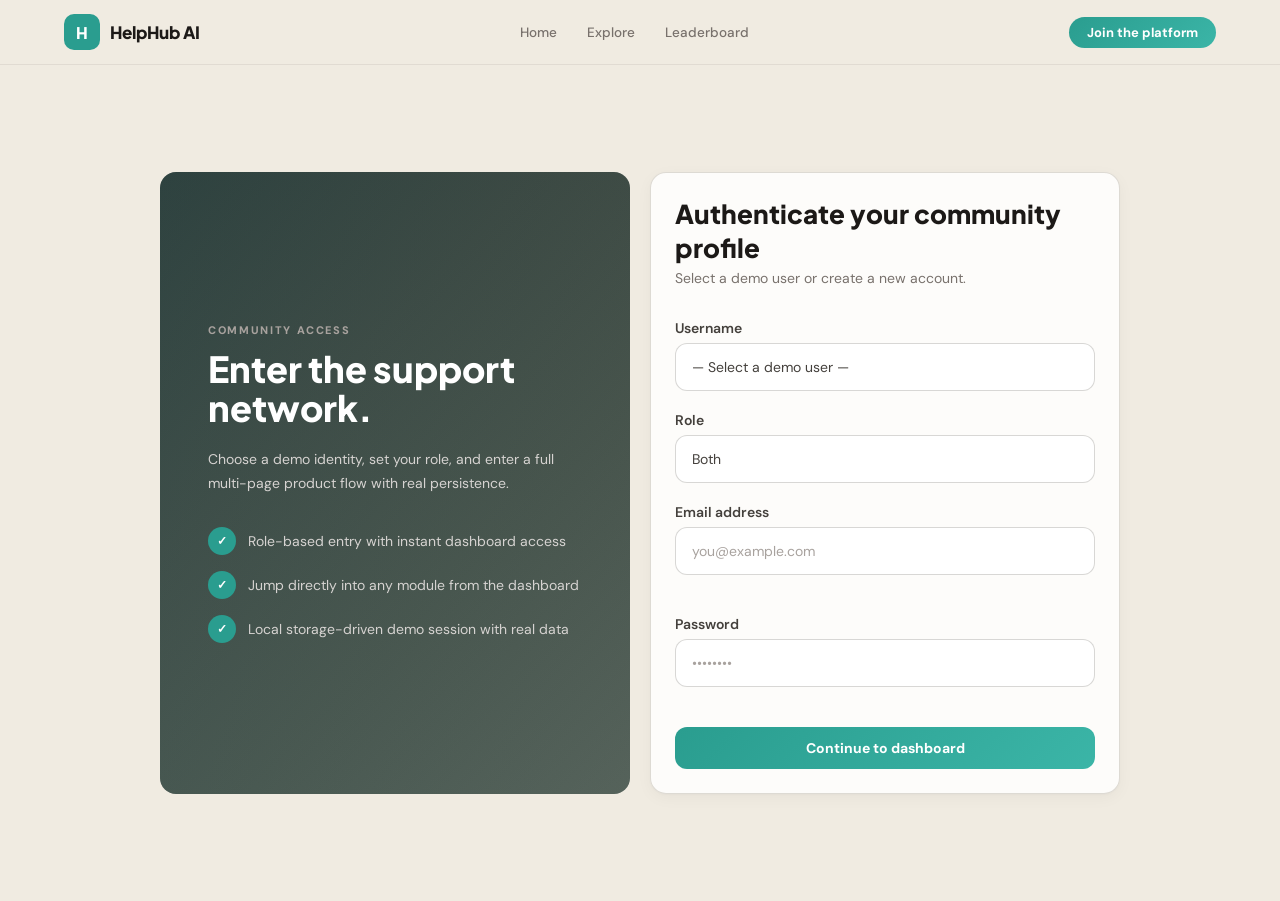
==== login.html @ b92d5d8f "complete" ====
<!DOCTYPE html>
<html lang="en">
<head>
<meta charset="UTF-8"/><meta name="viewport" content="width=device-width,initial-scale=1.0"/>
<title>HelpHub AI — Login</title>
<link rel="preconnect" href="https://fonts.googleapis.com"/>
<link href="https://fonts.googleapis.com/css2?family=Plus+Jakarta+Sans:wght@400;500;600;700;800;900&family=DM+Sans:wght@400;500;600;700&display=swap" rel="stylesheet"/>
<link rel="stylesheet" href="style.css"/>
</head>
<body>
<div id="toast" class="toast"></div>

<header id="navbar">
  <div class="container nav-inner">
    <a class="nav-logo" href="index.html"><div class="logo-icon">H</div><span class="logo-text">HelpHub AI</span></a>
    <nav class="nav-links" id="navLinks"></nav>
    <div class="nav-actions" id="navActions"></div>
  </div>
</header>

<div class="login-wrap container">
  <div class="grid-2" style="max-width:960px;margin:0 auto;width:100%;">
    <div class="hero-grad">
      <div class="hero-content" style="display:flex;flex-direction:column;justify-content:center;height:100%;">
        <p class="label" style="color:#a8a29e;margin-bottom:12px;">COMMUNITY ACCESS</p>
        <h1 style="font-size:clamp(24px,4vw,36px);font-weight:900;color:#fff;line-height:1.1;margin-bottom:1.25rem;">Enter the support network.</h1>
        <p style="font-size:14px;color:#d6d3d1;line-height:1.7;margin-bottom:2rem;">Choose a demo identity, set your role, and enter a full multi-page product flow with real persistence.</p>
        <div style="display:flex;flex-direction:column;gap:1rem;">
          <div style="display:flex;align-items:center;gap:12px;">
            <div style="width:28px;height:28px;border-radius:99px;background:var(--teal-600);display:flex;align-items:center;justify-content:center;color:#fff;font-weight:800;font-size:12px;flex-shrink:0;">✓</div>
            <span style="font-size:14px;color:#d6d3d1;">Role-based entry with instant dashboard access</span>
          </div>
          <div style="display:flex;align-items:center;gap:12px;">
            <div style="width:28px;height:28px;border-radius:99px;background:var(--teal-600);display:flex;align-items:center;justify-content:center;color:#fff;font-weight:800;font-size:12px;flex-shrink:0;">✓</div>
            <span style="font-size:14px;color:#d6d3d1;">Jump directly into any module from the dashboard</span>
          </div>
          <div style="display:flex;align-items:center;gap:12px;">
            <div style="width:28px;height:28px;border-radius:99px;background:var(--teal-600);display:flex;align-items:center;justify-content:center;color:#fff;font-weight:800;font-size:12px;flex-shrink:0;">✓</div>
            <span style="font-size:14px;color:#d6d3d1;">Local storage-driven demo session with real data</span>
          </div>
        </div>
      </div>
    </div>
    <div class="glass p-6">
      <h2 style="font-size:26px;font-weight:800;margin-bottom:.25rem;line-height:1.3;">Authenticate your community profile</h2>
      <p style="font-size:14px;color:var(--text-500);margin-bottom:2rem;">Select a demo user or create a new account.</p>
      <div class="space-5">
        <div>
          <label class="field-label">Username</label>
          <select class="field" id="loginUser" onchange="onDemoUserChange()">
            <option value="">— Select a demo user —</option>
            <option value="u1">Ayesha Khan</option>
            <option value="u2">Hassan Ali</option>
            <option value="u3">Sara Noor</option>
            <option value="new">+ Create new account</option>
          </select>
        </div>
        <div>
          <label class="field-label">Role</label>
          <select class="field" id="loginRole"><option value="both">Both</option><option value="need-help">Need Help</option><option value="can-help">Can Help</option></select>
        </div>
        <div>
          <label class="field-label">Email address</label>
          <input type="email" class="field" id="loginEmail" placeholder="you@example.com"/>
          <p class="field-error" id="loginEmailError"></p>
        </div>
        <div>
          <label class="field-label">Password</label>
          <input type="password" class="field" id="loginPassword" placeholder="••••••••"/>
          <p class="field-error" id="loginPassError"></p>
        </div>
        <div id="signupExtraFields" style="display:none;" class="space-5">
          <div>
            <label class="field-label">Full Name</label>
            <input type="text" class="field" id="signupName" placeholder="Muhammad Ali"/>
            <p class="field-error" id="signupNameError"></p>
          </div>
          <div>
            <label class="field-label">Create Password</label>
            <input type="password" class="field" id="signupPassword" placeholder="Min 8 chars, Upper, Lower, Number"/>
            <p class="field-error" id="signupPassError"></p>
          </div>
          <div>
            <label class="field-label">Confirm Password</label>
            <input type="password" class="field" id="signupConfirmPassword" placeholder="Re-enter your password"/>
            <p class="field-error" id="signupConfirmError"></p>
          </div>
        </div>
        <button class="btn-primary w-full" id="loginBtn" onclick="handleLogin()">Continue to dashboard</button>
      </div>
    </div>
  </div>
</div>

<script src="app.js"></script>
<script>
currentPageName='login';
// Agar pehle se logged in hai toh dashboard par bhej do
if(isLoggedIn&&currentUserId){window.location.href='dashboard.html'}
renderNavbar('login');
</script>
</body>
</html>
---- style.css ----
*,
*::before,
*::after {
    box-sizing: border-box;
    margin: 0;
    padding: 0
}

:root {
    --bg: #f0ebe1;
    --card-bg: rgba(255, 255, 255, 0.82);
    --card-border: rgba(200, 195, 185, 0.6);
    --text-900: #1c1917;
    --text-700: #44403c;
    --text-500: #78716c;
    --text-400: #a8a29e;
    --teal-600: #2a9d8f;
    --teal-500: #3bb5a7;
    --teal-700: #1f7a6e;
    --teal-50: #f0fdfa;
    --hero-start: #1a2e2e;
    --hero-end: #4a5a55;
    --radius: 1rem;
    --shadow-card: 0 1px 3px rgba(0, 0, 0, 0.03), 0 4px 16px rgba(0, 0, 0, 0.04);
    --shadow-hover: 0 4px 12px rgba(0, 0, 0, 0.06), 0 8px 32px rgba(0, 0, 0, 0.07);
}

html {
    scroll-behavior: smooth
}

body {
    font-family: 'DM Sans', sans-serif;
    background: var(--bg);
    color: var(--text-900);
    min-height: 100vh;
    -webkit-font-smoothing: antialiased
}

h1,
h2,
h3,
h4,
h5 {
    font-family: 'Plus Jakarta Sans', sans-serif
}

::-webkit-scrollbar {
    width: 5px
}

::-webkit-scrollbar-track {
    background: transparent
}

::-webkit-scrollbar-thumb {
    background: #d4c9b8;
    border-radius: 20px
}

.container {
    max-width: 1200px;
    margin: 0 auto;
    padding: 0 1.5rem
}

.page-wrap {
    padding: 2rem 0 4rem
}

.space-y>*+* {
    margin-top: 2rem
}

.space-3>*+* {
    margin-top: 12px
}

.space-4>*+* {
    margin-top: 16px
}

.space-5>*+* {
    margin-top: 20px
}

/* NAVBAR */
#navbar {
    position: sticky;
    top: 0;
    z-index: 50;
    background: rgba(240, 235, 225, 0.92);
    backdrop-filter: blur(12px);
    border-bottom: 1px solid rgba(200, 195, 185, 0.4)
}

.nav-inner {
    display: flex;
    align-items: center;
    justify-content: space-between;
    height: 64px;
    gap: 1rem
}

.nav-logo {
    display: flex;
    align-items: center;
    gap: .6rem;
    text-decoration: none;
    flex-shrink: 0;
    cursor: pointer
}

.logo-icon {
    width: 36px;
    height: 36px;
    border-radius: 10px;
    background: var(--teal-600);
    color: #fff;
    display: flex;
    align-items: center;
    justify-content: center;
    font-family: 'Plus Jakarta Sans', sans-serif;
    font-weight: 800;
    font-size: 16px
}

.logo-text {
    font-family: 'Plus Jakarta Sans', sans-serif;
    font-weight: 800;
    font-size: 17px;
    color: var(--text-900)
}

.nav-links {
    display: flex;
    align-items: center;
    gap: 2px;
    flex-wrap: wrap
}

.nav-link {
    padding: 6px 14px;
    border-radius: 99px;
    font-size: 13.5px;
    font-weight: 500;
    cursor: pointer;
    border: none;
    background: transparent;
    color: var(--text-500);
    transition: all .2s;
    font-family: 'DM Sans', sans-serif;
    text-decoration: none
}

.nav-link:hover {
    color: #2A9D8F;
    background-color: #DBE2D8
}

.nav-link.active {
    color: #2A9D8F;
    background-color: #DBE2D8
}

.nav-actions {
    display: flex;
    align-items: center;
    gap: .6rem;
    flex-shrink: 0
}

.btn-outline {
    padding: 7px 16px;
    border-radius: 99px;
    font-size: 13px;
    font-weight: 600;
    cursor: pointer;
    border: 1.5px solid rgba(100, 95, 90, 0.35);
    background: transparent;
    color: var(--text-700);
    transition: all .2s;
    font-family: 'DM Sans', sans-serif
}

.btn-outline:hover {
    background: rgba(255, 255, 255, 0.5)
}

.btn-primary-sm {
    padding: 7px 18px;
    border-radius: 99px;
    font-size: 13px;
    font-weight: 700;
    cursor: pointer;
    border: none;
    color: #fff;
    background: linear-gradient(135deg, var(--teal-600), var(--teal-500));
    transition: all .2s;
    font-family: 'DM Sans', sans-serif;
    text-decoration: none
}

.btn-primary-sm:hover {
    opacity: .88;
    transform: translateY(-1px)
}

/* HERO GRADIENT */
.hero-grad {
    background: linear-gradient(135deg, var(--hero-start) 0%, #2d3d3a 35%, #3a4a45 65%, var(--hero-end) 100%);
    border-radius: var(--radius);
    position: relative;
    overflow: hidden
}

.hero-grad::after {
    content: '';
    position: absolute;
    inset: 0;
    border-radius: var(--radius);
    background: linear-gradient(to right, rgba(180, 200, 180, 0.13) 0%, rgba(220, 200, 160, 0.08) 100%);
    pointer-events: none
}

.hero-content {
    position: relative;
    z-index: 1;
    padding: 2.5rem 2rem
}

@media(min-width:768px) {
    .hero-content {
        padding: 3.5rem 3rem
    }
}

/* GLASS CARDS */
.glass {
    background: var(--card-bg);
    backdrop-filter: blur(6px);
    border: 1px solid var(--card-border);
    border-radius: var(--radius);
    box-shadow: var(--shadow-card)
}

.glass-hover {
    background: var(--card-bg);
    backdrop-filter: blur(6px);
    border: 1px solid var(--card-border);
    border-radius: var(--radius);
    box-shadow: var(--shadow-card);
    transition: all .3s ease;
    cursor: pointer
}

.glass-hover:hover {
    box-shadow: var(--shadow-hover);
    transform: translateY(-2px);
    border-color: rgba(170, 165, 155, 0.7)
}

/* LABELS */
.label {
    font-size: 11px;
    font-weight: 800;
    letter-spacing: .15em;
    text-transform: uppercase;
    color: var(--teal-700)
}

.label-light {
    color: rgba(200, 230, 225, 0.8)
}

/* BUTTONS */
.btn-primary {
    padding: 12px 24px;
    border-radius: 12px;
    font-size: 14px;
    font-weight: 700;
    cursor: pointer;
    border: none;
    color: #fff;
    background: linear-gradient(135deg, var(--teal-600), var(--teal-500));
    transition: all .2s;
    font-family: 'DM Sans', sans-serif;
    display: inline-block;
    text-align: center
}

.btn-primary:hover {
    opacity: .9;
    transform: translateY(-1px)
}

.btn-primary:disabled {
    opacity: .4;
    cursor: not-allowed;
    transform: none
}

.btn-secondary {
    padding: 11px 22px;
    border-radius: 12px;
    font-size: 14px;
    font-weight: 600;
    cursor: pointer;
    border: 1.5px solid rgba(100, 95, 90, 0.3);
    background: transparent;
    color: var(--text-700);
    transition: all .2s;
    font-family: 'DM Sans', sans-serif
}

.btn-secondary:hover {
    background: rgba(255, 255, 255, 0.5)
}

/* GRIDS */
.grid-2 {
    display: grid;
    grid-template-columns: repeat(2, 1fr);
    gap: 1.25rem
}

.grid-3 {
    display: grid;
    grid-template-columns: repeat(3, 1fr);
    gap: 1.25rem
}

.grid-4 {
    display: grid;
    grid-template-columns: repeat(4, 1fr);
    gap: 1.25rem
}

@media(max-width:900px) {

    .grid-3,
    .grid-4 {
        grid-template-columns: repeat(2, 1fr)
    }
}

@media(max-width:640px) {

    .grid-2,
    .grid-3,
    .grid-4 {
        grid-template-columns: 1fr
    }
}

/* BADGES */
.badge {
    display: inline-flex;
    align-items: center;
    padding: 2px 10px;
    border-radius: 99px;
    font-size: 11px;
    font-weight: 700
}

.badge-teal {
    background: var(--teal-50);
    color: var(--teal-700)
}

.badge-amber {
    background: #fffbeb;
    color: #92400e
}

.badge-red {
    background: #fef2f2;
    color: #991b1b
}

.badge-blue {
    background: #eff6ff;
    color: #1d4ed8
}

.badge-violet {
    background: #f5f3ff;
    color: #5b21b6
}

.badge-green {
    background: #f0fdf4;
    color: #166534
}

.badge-stone {
    background: #f5f5f4;
    color: #44403c
}

.badge-slate {
    background: #f1f5f9;
    color: #334155
}

.tag {
    display: inline-flex;
    align-items: center;
    padding: 2px 10px;
    border-radius: 99px;
    font-size: 12px;
    font-weight: 500;
    border: 1.5px solid rgba(100, 95, 90, 0.25);
    color: var(--text-700)
}

/* FORM FIELDS */
.field {
    width: 100%;
    height: 48px;
    padding: 0 1rem;
    border-radius: 12px;
    background: #fff;
    border: 1.5px solid rgba(100, 95, 90, 0.25);
    font-size: 14px;
    font-family: 'DM Sans', sans-serif;
    color: var(--text-700);
    outline: none;
    transition: border-color .2s, box-shadow .2s;
    appearance: none
}

.field:focus {
    border-color: var(--teal-500);
    box-shadow: 0 0 0 3px rgba(59, 181, 167, 0.12)
}

.field::placeholder {
    color: var(--text-400)
}

textarea.field {
    height: auto;
    padding: 12px 1rem;
    resize: vertical;
    line-height: 1.6
}

label.field-label {
    display: block;
    font-size: 14px;
    font-weight: 600;
    color: var(--text-700);
    margin-bottom: 6px
}

.field-error {
    color: #991b1b;
    font-size: 12px;
    margin-top: 4px;
    min-height: 16px;
    font-weight: 600
}

/* STATS */
.stat-num {
    font-family: 'Plus Jakarta Sans', sans-serif;
    font-size: 32px;
    font-weight: 800;
    color: var(--text-900);
    line-height: 1
}

/* TRUST BAR */
.trust-bar-wrap {
    width: 100%;
    height: 8px;
    background: #e7e5e4;
    border-radius: 99px;
    overflow: hidden
}

.trust-bar-fill {
    height: 100%;
    border-radius: 99px;
    background: linear-gradient(90deg, #d97706, var(--teal-600));
    transition: width .8s ease
}

/* AVATARS */
.avatar {
    width: 40px;
    height: 40px;
    border-radius: 99px;
    display: flex;
    align-items: center;
    justify-content: center;
    font-weight: 800;
    font-size: 14px;
    color: #fff;
    flex-shrink: 0
}

.av-teal {
    background: var(--teal-600)
}

.av-orange {
    background: #f97316
}

.av-pink {
    background: #ec4899
}

.av-blue {
    background: #3b82f6
}

.av-violet {
    background: #8b5cf6
}

/* MESSAGES */
.msg-card {
    padding: 1rem 1.25rem;
    border-radius: 12px;
    background: #f9f8f6;
    border: 1px solid #e7e5e4
}

.msg-header {
    display: flex;
    align-items: center;
    justify-content: space-between;
    margin-bottom: 8px
}

.msg-name {
    font-size: 14px;
    font-weight: 700;
    color: var(--text-700)
}

.msg-time {
    padding: 2px 10px;
    border-radius: 99px;
    background: var(--teal-50);
    color: var(--teal-700);
    font-size: 12px;
    font-weight: 600
}

.msg-text {
    font-size: 14px;
    color: var(--text-500);
    line-height: 1.6
}

/* NOTIFICATIONS */
.notif-row {
    display: flex;
    align-items: center;
    justify-content: space-between;
    padding: 1.1rem .5rem;
    border-bottom: 1px solid #f0ebe5;
    cursor: pointer;
    border-radius: 8px;
    transition: background .15s
}

.notif-row:hover {
    background: #f9f8f6
}

.notif-title-read {
    font-size: 14px;
    color: var(--text-500)
}

.notif-title-unread {
    font-size: 14px;
    font-weight: 700;
    color: var(--text-900)
}

.notif-meta {
    font-size: 12px;
    color: var(--text-400);
    margin-top: 3px
}

.notif-badge-read {
    padding: 2px 12px;
    border-radius: 99px;
    background: #f5f5f4;
    color: var(--text-500);
    font-size: 12px;
    font-weight: 600
}

.notif-badge-unread {
    padding: 2px 12px;
    border-radius: 99px;
    background: var(--text-900);
    color: #fff;
    font-size: 12px;
    font-weight: 600
}

/* QUICK ACTION ROWS */
.qa-row {
    display: flex;
    align-items: center;
    justify-content: space-between;
    padding: 1rem 1.25rem;
    border-radius: 12px;
    border: 1.5px solid rgba(100, 95, 90, 0.18);
    cursor: pointer;
    transition: all .2s;
    text-decoration: none
}

.qa-row:hover {
    background: #f9f8f6;
    border-color: rgba(100, 95, 90, 0.3)
}

.qa-title {
    font-size: 14px;
    font-weight: 700;
    color: var(--text-700)
}

.qa-row:hover .qa-title {
    color: var(--teal-700)
}

.qa-sub {
    font-size: 13px;
    color: var(--text-400);
    margin-top: 2px
}

.qa-arrow {
    font-size: 18px;
    color: var(--text-400);
    transition: color .2s
}

.qa-row:hover .qa-arrow {
    color: var(--teal-600)
}

/* FEED CARDS */
.feed-card {
    padding: 1.5rem
}

.feed-card h3 {
    font-size: 16px;
    font-weight: 800;
    color: var(--text-900);
    margin: .75rem 0 .5rem;
    line-height: 1.4
}

.feed-desc {
    font-size: 14px;
    color: var(--text-500);
    line-height: 1.6;
    display: -webkit-box;
    -webkit-line-clamp: 2;
    -webkit-box-orient: vertical;
    overflow: hidden
}

.feed-tags {
    display: flex;
    flex-wrap: wrap;
    gap: .4rem;
    margin-top: .75rem
}

.feed-footer {
    display: flex;
    align-items: center;
    justify-content: space-between;
    margin-top: 1rem;
    padding-top: .75rem;
    border-top: 1px solid #e7e5e4
}

.feed-author {
    font-size: 14px;
    font-weight: 600;
    color: var(--text-700)
}

.feed-meta {
    font-size: 12px;
    color: var(--text-400);
    margin-top: 2px
}

/* SKILLS */
.skill-pill {
    padding: 4px 14px;
    border-radius: 99px;
    background: var(--teal-50);
    border: 1.5px solid #99f6e4;
    color: var(--teal-700);
    font-size: 12px;
    font-weight: 700
}

/* AI ROW */
.ai-row {
    padding: 1.25rem;
    border-radius: 12px;
    background: #f9f8f6;
    border: 1px solid #e7e5e4
}

.ai-row h4 {
    font-size: 15px;
    font-weight: 800;
    color: var(--text-900);
    margin-bottom: .4rem
}

.ai-row p {
    font-size: 14px;
    color: var(--text-500);
    line-height: 1.6;
    margin-bottom: .75rem
}

/* HERO STATS */
.hero-stat-grid {
    display: grid;
    grid-template-columns: repeat(3, 1fr);
    gap: 1.5rem;
    padding-top: 1.5rem;
    border-top: 1px solid rgba(255, 255, 255, 0.1);
    margin-top: 1.5rem
}

.hero-stat-label {
    font-size: 11px;
    font-weight: 800;
    letter-spacing: .15em;
    text-transform: uppercase;
    color: #a8a29e;
    margin-bottom: 6px
}

.hero-stat-num {
    font-family: 'Plus Jakarta Sans', sans-serif;
    font-size: 28px;
    font-weight: 800;
    color: #fff;
    line-height: 1
}

/* LOGIN */
.login-wrap {
    min-height: calc(100vh - 64px);
    display: flex;
    align-items: center;
    justify-content: center;
    padding: 2rem 1.5rem
}

/* EXPLORE LAYOUT */
.explore-layout {
    display: grid;
    grid-template-columns: 300px 1fr;
    gap: 2rem;
    align-items: start
}

@media(max-width:900px) {
    .explore-layout {
        grid-template-columns: 1fr
    }
}

.filter-sticky {
    position: sticky;
    top: 88px
}

/* CREATE LAYOUT */
.create-layout {
    display: grid;
    grid-template-columns: 1fr 360px;
    gap: 1.5rem;
    align-items: start
}

@media(max-width:900px) {
    .create-layout {
        grid-template-columns: 1fr
    }
}

.ai-sticky {
    position: sticky;
    top: 88px
}

/* INSIGHTS */
.insight-teal {
    background: rgba(240, 253, 250, 0.7);
    border: 1px solid #99f6e4
}

.insight-amber {
    background: rgba(255, 251, 235, 0.7);
    border: 1px solid #fcd34d
}

.insight-blue {
    background: rgba(239, 246, 255, 0.7);
    border: 1px solid #bfdbfe
}

/* RANK ROWS */
.rank-row {
    display: flex;
    align-items: center;
    gap: 1rem;
    padding: 1rem 1.25rem;
    border-radius: 12px;
    background: #f9f8f6;
    border: 1px solid #e7e5e4
}

.rank-info {
    flex: 1;
    min-width: 0
}

.rank-name {
    font-size: 14px;
    font-weight: 700;
    color: var(--text-700)
}

.rank-skills {
    font-size: 12px;
    color: var(--text-400);
    margin-top: 2px;
    white-space: nowrap;
    overflow: hidden;
    text-overflow: ellipsis
}

.rank-score {
    text-align: right
}

.rank-pct {
    font-size: 14px;
    font-weight: 800;
    color: var(--text-900)
}

.rank-contribs {
    font-size: 12px;
    color: var(--text-400)
}

/* STEP FLOW */
.step-flow {
    display: grid;
    grid-template-columns: repeat(3, 1fr);
    gap: 2rem;
    margin-top: 2rem
}

@media(max-width:640px) {
    .step-flow {
        grid-template-columns: 1fr
    }
}

.step-card {
    text-align: center;
    padding: 2rem 1.5rem;
    border-radius: 16px;
    background: var(--card-bg);
    border: 1px solid var(--card-border);
    box-shadow: var(--shadow-card)
}

.step-num {
    width: 48px;
    height: 48px;
    border-radius: 99px;
    background: linear-gradient(135deg, var(--teal-600), var(--teal-500));
    color: #fff;
    display: inline-flex;
    align-items: center;
    justify-content: center;
    font-family: 'Plus Jakarta Sans', sans-serif;
    font-weight: 800;
    font-size: 20px;
    margin-bottom: 1rem
}

/* HELPER CARD (Modal) */
.helper-card {
    display: flex;
    align-items: center;
    gap: 1rem;
    padding: 1rem;
    border-radius: 12px;
    background: #f9f8f6;
    border: 1px solid #e7e5e4
}

.helper-info {
    flex: 1;
    min-width: 0
}

.helper-name {
    font-size: 14px;
    font-weight: 700;
    color: var(--text-700)
}

.helper-trust {
    font-size: 12px;
    color: var(--teal-700);
    font-weight: 600
}

.helper-skills {
    font-size: 12px;
    color: var(--text-400);
    margin-top: 2px
}

/* AI SUMMARY BOX */
.ai-summary-box {
    background: rgba(240, 253, 250, 0.7);
    border: 1px solid #99f6e4;
    border-radius: 12px;
    padding: 1rem 1.25rem;
    margin-bottom: 1.25rem
}

.ai-summary-label {
    font-size: 11px;
    font-weight: 800;
    letter-spacing: .1em;
    text-transform: uppercase;
    color: var(--teal-700);
    margin-bottom: 4px
}

.ai-summary-text {
    font-size: 14px;
    color: var(--text-700);
    font-weight: 600;
    line-height: 1.5
}

/* TOAST */
.toast {
    position: fixed;
    bottom: 2rem;
    right: 2rem;
    padding: 1rem 1.5rem;
    border-radius: 12px;
    color: #fff;
    font-weight: 600;
    font-size: 14px;
    z-index: 999;
    opacity: 0;
    transform: translateY(10px);
    transition: all .3s ease;
    pointer-events: none
}

.toast.show {
    opacity: 1;
    transform: translateY(0)
}

.toast-success {
    background: #166534
}

.toast-error {
    background: #991b1b
}

/* MODAL */
.modal-overlay {
    position: fixed;
    inset: 0;
    background: rgba(28, 25, 23, 0.6);
    backdrop-filter: blur(4px);
    z-index: 100;
    display: none;
    justify-content: center;
    align-items: center;
    padding: 1.5rem
}

.modal-overlay.active {
    display: flex
}

.modal-content {
    background: var(--bg);
    max-width: 640px;
    width: 100%;
    max-height: 90vh;
    overflow-y: auto;
    padding: 2rem;
    position: relative;
    border-radius: 16px;
    box-shadow: 0 20px 60px rgba(0, 0, 0, 0.2)
}

.modal-close {
    position: absolute;
    top: 1rem;
    right: 1rem;
    background: rgba(0, 0, 0, 0.1);
    border: none;
    width: 32px;
    height: 32px;
    border-radius: 99px;
    font-size: 18px;
    cursor: pointer;
    color: var(--text-700);
    display: flex;
    align-items: center;
    justify-content: center
}

.modal-close:hover {
    background: rgba(0, 0, 0, 0.2)
}

/* EMPTY STATE */
.empty-state {
    padding: 3rem 2rem;
    text-align: center
}

.empty-state h3 {
    font-size: 18px;
    font-weight: 800;
    color: var(--text-700);
    margin-bottom: 8px
}

.empty-state p {
    font-size: 14px;
    color: var(--text-400)
}

/* UTILS */
.mt-1 {
    margin-top: 4px
}

.mt-2 {
    margin-top: 8px
}

.mt-3 {
    margin-top: 12px
}

.mb-1 {
    margin-bottom: 4px
}

.mb-2 {
    margin-bottom: 8px
}

.mb-3 {
    margin-bottom: 12px
}

.flex {
    display: flex
}

.flex-col {
    flex-direction: column
}

.items-center {
    align-items: center
}

.justify-between {
    justify-content: space-between
}

.gap-2 {
    gap: 8px
}

.gap-3 {
    gap: 12px
}

.gap-4 {
    gap: 16px
}

.flex-wrap {
    flex-wrap: wrap
}

.p-6 {
    padding: 1.5rem
}

.p-5 {
    padding: 1.25rem
}

.font-bold {
    font-weight: 700
}

.font-800 {
    font-weight: 800
}

.text-14 {
    font-size: 14px
}

.text-13 {
    font-size: 13px
}

.text-12 {
    font-size: 12px
}

.w-full {
    width: 100%
}

.text-center {
    text-align: center
}
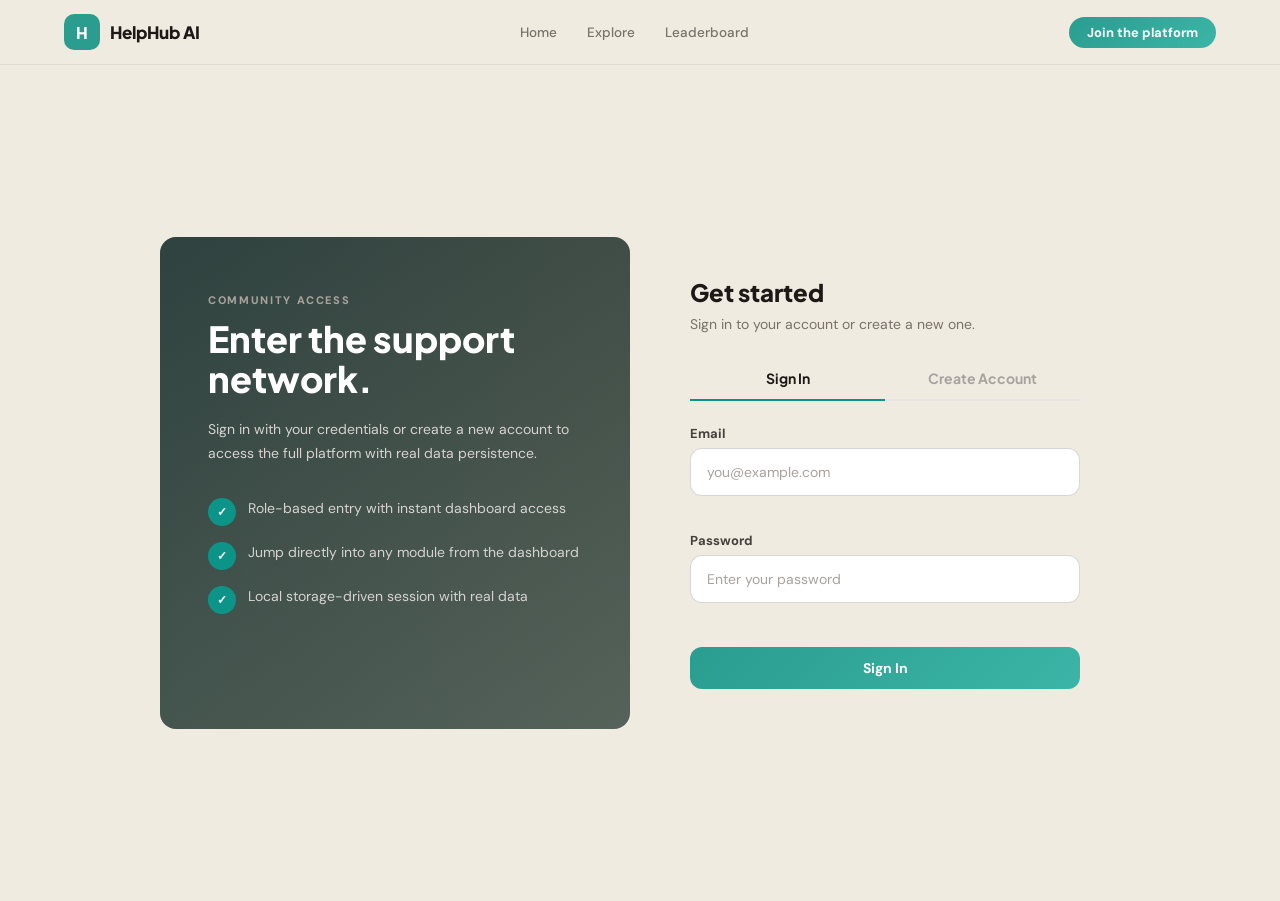
==== commit 771b7e45: "Revamp login.html with new layout and features Updated the login page with new design and functional" ====
--- a/login.html
+++ b/login.html
@@ -6,6 +6,35 @@
 <link rel="preconnect" href="https://fonts.googleapis.com"/>
 <link href="https://fonts.googleapis.com/css2?family=Plus+Jakarta+Sans:wght@400;500;600;700;800;900&family=DM+Sans:wght@400;500;600;700&display=swap" rel="stylesheet"/>
 <link rel="stylesheet" href="style.css"/>
+<style>
+  .auth-tabs {
+    display: flex;
+    gap: 0;
+    margin-bottom: 1.5rem;
+    border-bottom: 2px solid #e7e5e4;
+  }
+  .auth-tab {
+    flex: 1;
+    padding: 0.75rem 1rem;
+    background: none;
+    border: none;
+    font-family: 'Plus Jakarta Sans', sans-serif;
+    font-size: 14px;
+    font-weight: 700;
+    color: #a8a29e;
+    cursor: pointer;
+    border-bottom: 2px solid transparent;
+    margin-bottom: -2px;
+    transition: all 0.2s;
+  }
+  .auth-tab:hover { color: #57534e; }
+  .auth-tab.active {
+    color: #1c1917;
+    border-bottom-color: #0d9488;
+  }
+  .auth-form { display: none; }
+  .auth-form.active { display: block; }
+</style>
 </head>
 <body>
 <div id="toast" class="toast"></div>
@@ -18,86 +47,101 @@
   </div>
 </header>
 
-<div class="login-wrap container">
-  <div class="grid-2" style="max-width:960px;margin:0 auto;width:100%;">
-    <div class="hero-grad">
-      <div class="hero-content" style="display:flex;flex-direction:column;justify-content:center;height:100%;">
-        <p class="label" style="color:#a8a29e;margin-bottom:12px;">COMMUNITY ACCESS</p>
-        <h1 style="font-size:clamp(24px,4vw,36px);font-weight:900;color:#fff;line-height:1.1;margin-bottom:1.25rem;">Enter the support network.</h1>
-        <p style="font-size:14px;color:#d6d3d1;line-height:1.7;margin-bottom:2rem;">Choose a demo identity, set your role, and enter a full multi-page product flow with real persistence.</p>
-        <div style="display:flex;flex-direction:column;gap:1rem;">
-          <div style="display:flex;align-items:center;gap:12px;">
-            <div style="width:28px;height:28px;border-radius:99px;background:var(--teal-600);display:flex;align-items:center;justify-content:center;color:#fff;font-weight:800;font-size:12px;flex-shrink:0;">✓</div>
-            <span style="font-size:14px;color:#d6d3d1;">Role-based entry with instant dashboard access</span>
-          </div>
-          <div style="display:flex;align-items:center;gap:12px;">
-            <div style="width:28px;height:28px;border-radius:99px;background:var(--teal-600);display:flex;align-items:center;justify-content:center;color:#fff;font-weight:800;font-size:12px;flex-shrink:0;">✓</div>
-            <span style="font-size:14px;color:#d6d3d1;">Jump directly into any module from the dashboard</span>
-          </div>
-          <div style="display:flex;align-items:center;gap:12px;">
-            <div style="width:28px;height:28px;border-radius:99px;background:var(--teal-600);display:flex;align-items:center;justify-content:center;color:#fff;font-weight:800;font-size:12px;flex-shrink:0;">✓</div>
-            <span style="font-size:14px;color:#d6d3d1;">Local storage-driven demo session with real data</span>
+<div class="page" id="page-login">
+  <div class="login-wrap container">
+    <div class="grid-2" style="max-width:960px;margin:0 auto;width:100%;">
+
+      <!-- LEFT — Hero Panel -->
+      <div class="hero-grad">
+        <div class="hero-content" style="display:flex;flex-direction:column;justify-content:center;">
+          <p class="label" style="color:#a8a29e;margin-bottom:12px;">COMMUNITY ACCESS</p>
+          <h1 style="font-size:clamp(24px,4vw,36px);font-weight:900;color:#fff;line-height:1.1;margin-bottom:1.25rem;">Enter the support network.</h1>
+          <p style="font-size:14px;color:#d6d3d1;line-height:1.7;margin-bottom:2rem;">Sign in with your credentials or create a new account to access the full platform with real data persistence.</p>
+          <div style="display:flex;flex-direction:column;gap:1rem;">
+            <div style="display:flex;align-items:flex-start;gap:12px;">
+              <div style="width:28px;height:28px;border-radius:99px;background:#0d9488;display:flex;align-items:center;justify-content:center;color:#fff;font-weight:800;font-size:12px;flex-shrink:0;">✓</div>
+              <span style="font-size:14px;color:#d6d3d1;line-height:1.5;">Role-based entry with instant dashboard access</span>
+            </div>
+            <div style="display:flex;align-items:flex-start;gap:12px;">
+              <div style="width:28px;height:28px;border-radius:99px;background:#0d9488;display:flex;align-items:center;justify-content:center;color:#fff;font-weight:800;font-size:12px;flex-shrink:0;">✓</div>
+              <span style="font-size:14px;color:#d6d3d1;line-height:1.5;">Jump directly into any module from the dashboard</span>
+            </div>
+            <div style="display:flex;align-items:flex-start;gap:12px;">
+              <div style="width:28px;height:28px;border-radius:99px;background:#0d9488;display:flex;align-items:center;justify-content:center;color:#fff;font-weight:800;font-size:12px;flex-shrink:0;">✓</div>
+              <span style="font-size:14px;color:#d6d3d1;line-height:1.5;">Local storage-driven session with real data</span>
+            </div>
           </div>
         </div>
       </div>
-    </div>
-    <div class="glass p-6">
-      <h2 style="font-size:26px;font-weight:800;margin-bottom:.25rem;line-height:1.3;">Authenticate your community profile</h2>
-      <p style="font-size:14px;color:var(--text-500);margin-bottom:2rem;">Select a demo user or create a new account.</p>
-      <div class="space-5">
-        <div>
-          <label class="field-label">Username</label>
-          <select class="field" id="loginUser" onchange="onDemoUserChange()">
-            <option value="">— Select a demo user —</option>
-            <option value="u1">Ayesha Khan</option>
-            <option value="u2">Hassan Ali</option>
-            <option value="u3">Sara Noor</option>
-            <option value="new">+ Create new account</option>
-          </select>
+
+      <!-- RIGHT — Auth Forms -->
+      <div style="padding:2.5rem;display:flex;flex-direction:column;justify-content:center;">
+        <h2 style="font-size:24px;font-weight:900;margin-bottom:0.5rem;">Get started</h2>
+        <p style="font-size:14px;color:var(--text-500);margin-bottom:1.5rem;">Sign in to your account or create a new one.</p>
+
+        <div class="auth-tabs">
+          <button id="tabLogin" class="auth-tab active" onclick="switchTab('login')">Sign In</button>
+          <button id="tabSignup" class="auth-tab" onclick="switchTab('signup')">Create Account</button>
         </div>
-        <div>
-          <label class="field-label">Role</label>
-          <select class="field" id="loginRole"><option value="both">Both</option><option value="need-help">Need Help</option><option value="can-help">Can Help</option></select>
+
+        <!-- Login -->
+        <div id="loginForm" class="auth-form active">
+          <div style="margin-bottom:1rem;">
+            <label style="font-size:13px;font-weight:700;color:var(--text-700);display:block;margin-bottom:6px;">Email</label>
+            <input id="loginEmail" class="field" type="email" placeholder="you@example.com">
+            <p id="loginEmailError" class="field-error"></p>
+          </div>
+          <div style="margin-bottom:1.5rem;">
+            <label style="font-size:13px;font-weight:700;color:var(--text-700);display:block;margin-bottom:6px;">Password</label>
+            <input id="loginPassword" class="field" type="password" placeholder="Enter your password">
+            <p id="loginPassError" class="field-error"></p>
+          </div>
+          <button class="btn-primary w-full" onclick="handleLogin()">Sign In</button>
         </div>
-        <div>
-          <label class="field-label">Email address</label>
-          <input type="email" class="field" id="loginEmail" placeholder="you@example.com"/>
-          <p class="field-error" id="loginEmailError"></p>
+
+        <!-- Signup -->
+        <div id="signupForm" class="auth-form">
+          <div style="margin-bottom:1rem;">
+            <label style="font-size:13px;font-weight:700;color:var(--text-700);display:block;margin-bottom:6px;">Full Name</label>
+            <input id="signupName" class="field" type="text" placeholder="Your full name">
+            <p id="signupNameError" class="field-error"></p>
+          </div>
+          <div style="margin-bottom:1rem;">
+            <label style="font-size:13px;font-weight:700;color:var(--text-700);display:block;margin-bottom:6px;">Email</label>
+            <input id="signupEmail" class="field" type="email" placeholder="you@example.com">
+            <p id="signupEmailError" class="field-error"></p>
+          </div>
+          <div style="margin-bottom:1rem;">
+            <label style="font-size:13px;font-weight:700;color:var(--text-700);display:block;margin-bottom:6px;">Password</label>
+            <input id="signupPassword" class="field" type="password" placeholder="Min 8 chars, 1 upper, 1 lower, 1 number">
+            <p id="signupPassError" class="field-error"></p>
+          </div>
+          <div style="margin-bottom:1rem;">
+            <label style="font-size:13px;font-weight:700;color:var(--text-700);display:block;margin-bottom:6px;">Confirm Password</label>
+            <input id="signupConfirmPassword" class="field" type="password" placeholder="Re-enter your password">
+            <p id="signupConfirmError" class="field-error"></p>
+          </div>
+          <div style="margin-bottom:1.5rem;">
+            <label style="font-size:13px;font-weight:700;color:var(--text-700);display:block;margin-bottom:6px;">I want to</label>
+            <select id="signupRole" class="field">
+              <option value="need-help">Get help</option>
+              <option value="can-help">Help others</option>
+              <option value="both">Both</option>
+            </select>
+          </div>
+          <button class="btn-primary w-full" onclick="handleSignup()">Create Account</button>
         </div>
-        <div>
-          <label class="field-label">Password</label>
-          <input type="password" class="field" id="loginPassword" placeholder="••••••••"/>
-          <p class="field-error" id="loginPassError"></p>
-        </div>
-        <div id="signupExtraFields" style="display:none;" class="space-5">
-          <div>
-            <label class="field-label">Full Name</label>
-            <input type="text" class="field" id="signupName" placeholder="Muhammad Ali"/>
-            <p class="field-error" id="signupNameError"></p>
-          </div>
-          <div>
-            <label class="field-label">Create Password</label>
-            <input type="password" class="field" id="signupPassword" placeholder="Min 8 chars, Upper, Lower, Number"/>
-            <p class="field-error" id="signupPassError"></p>
-          </div>
-          <div>
-            <label class="field-label">Confirm Password</label>
-            <input type="password" class="field" id="signupConfirmPassword" placeholder="Re-enter your password"/>
-            <p class="field-error" id="signupConfirmError"></p>
-          </div>
-        </div>
-        <button class="btn-primary w-full" id="loginBtn" onclick="handleLogin()">Continue to dashboard</button>
       </div>
+
     </div>
   </div>
 </div>
 
 <script src="app.js"></script>
 <script>
-currentPageName='login';
-// Agar pehle se logged in hai toh dashboard par bhej do
-if(isLoggedIn&&currentUserId){window.location.href='dashboard.html'}
+currentPageName = 'login';
+if (isLoggedIn && currentUserId) { window.location.href = 'dashboard.html' }
 renderNavbar('login');
 </script>
 </body>
-</html>+</html>
